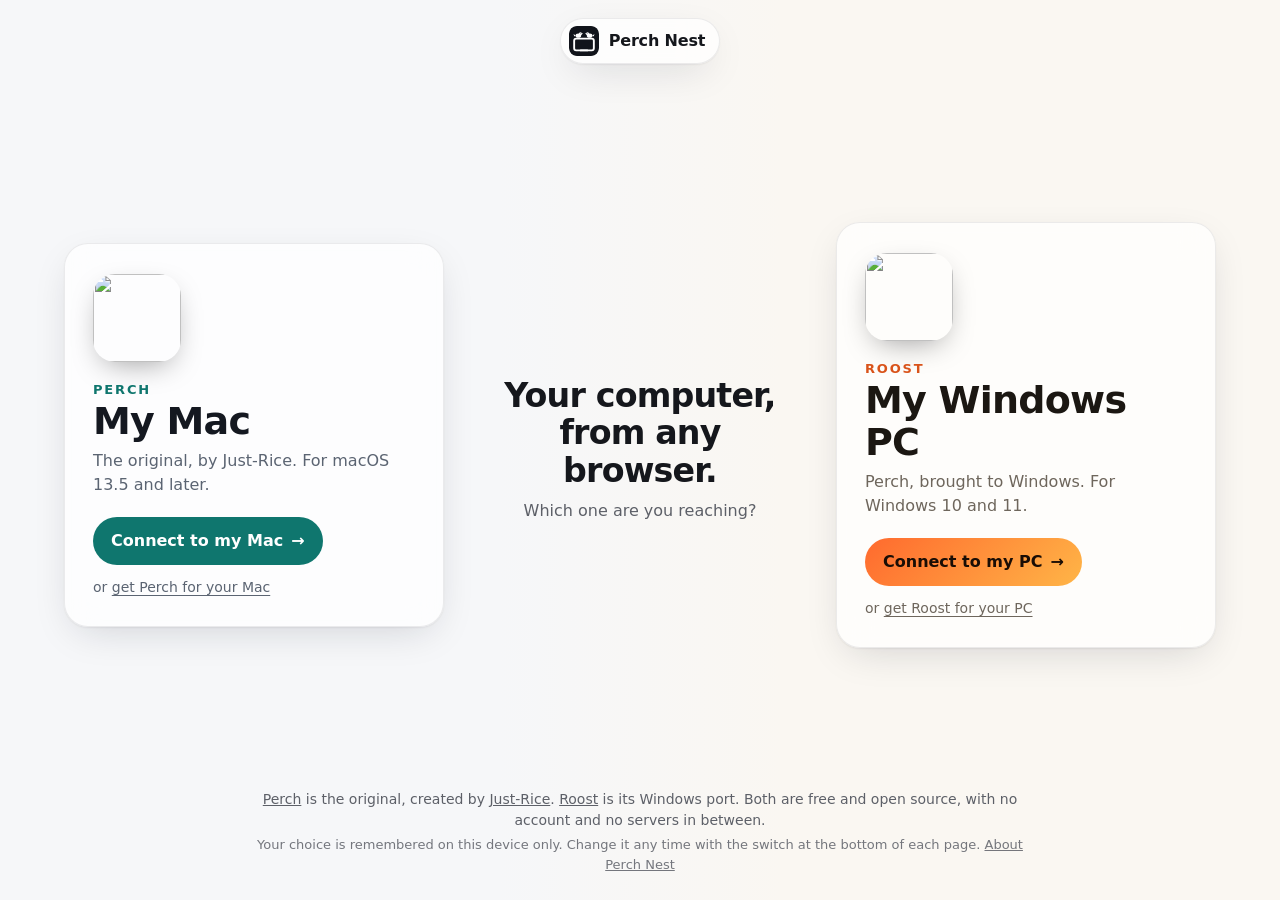
==== site/index.html @ c1b5a9bf "The Perch Nest website: Perch and Roost side by side, fading into each other; the choice remembered;" ====
<!doctype html>
<html lang="en">
<head>
<meta charset="utf-8">
<meta name="viewport" content="width=device-width, initial-scale=1, viewport-fit=cover">
<meta http-equiv="Content-Security-Policy" content="default-src 'self'; script-src 'self'; style-src 'self'; img-src 'self' data:; connect-src 'self'; base-uri 'none'; form-action 'none'; object-src 'none'">
<title>Perch Nest</title>
<meta name="description" content="Reach your Mac or your Windows PC from any browser. Perch for Mac, by Just-Rice, and Roost for Windows.">
<link rel="icon" href="img/logo.svg" type="image/svg+xml">
<link rel="stylesheet" href="css/nest.css">
<!-- A choice made before goes straight there (js/nest.js); #choose always shows this page. -->
<script src="js/remembered.js"></script>
</head>
<body>
<canvas class="bg perch-bg" aria-hidden="true"></canvas>
<canvas class="bg roost-bg" aria-hidden="true"></canvas>

<header class="top">
  <a class="brand" href="./#choose"><img src="img/logo.svg" alt="" width="30" height="30"><span>Perch Nest</span></a>
</header>

<main class="split" id="split">
  <a class="side mac" id="pickMac" href="mac/connect.html" data-choice="mac" aria-describedby="macWhat">
    <div class="side-inner">
      <img class="app-icon" src="mac/img/icon.svg" alt="" width="88" height="88">
      <p class="eyebrow">Perch</p>
      <h2>My Mac</h2>
      <p class="what" id="macWhat">The original, by Just-Rice. For macOS 13.5 and later.</p>
      <span class="go">Connect to my Mac <span aria-hidden="true">→</span></span>
      <span class="sub">or <span class="u" data-href="mac/">get Perch for your Mac</span></span>
      <span class="last" hidden>Your last choice</span>
    </div>
  </a>
  <a class="side win" id="pickWin" href="windows/connect.html" data-choice="windows" aria-describedby="winWhat">
    <div class="side-inner">
      <img class="app-icon" src="windows/img/icon.svg" alt="" width="88" height="88">
      <p class="eyebrow">Roost</p>
      <h2>My Windows PC</h2>
      <p class="what" id="winWhat">Perch, brought to Windows. For Windows 10 and 11.</p>
      <span class="go">Connect to my PC <span aria-hidden="true">→</span></span>
      <span class="sub">or <span class="u" data-href="windows/">get Roost for your PC</span></span>
      <span class="last" hidden>Your last choice</span>
    </div>
  </a>
  <div class="center">
    <h1>Your computer,<br>from any browser.</h1>
    <p>Which one are you reaching?</p>
  </div>
</main>

<footer class="bottom">
  <p><a href="https://github.com/Just-Rice/perch">Perch</a> is the original, created by
    <a href="https://github.com/Just-Rice">Just-Rice</a>. <a href="https://github.com/faarisaahmed/roost">Roost</a> is
    its Windows port. Both are free and open source, with no account and no servers in between.</p>
  <p class="small">Your choice is remembered on this device only. Change it any time with the switch at the bottom of
    each page. <a href="https://github.com/perch-nest">About Perch Nest</a></p>
</footer>
<script type="module" src="js/nest.js"></script>
</body>
</html>
---- site/css/nest.css ----
@property --split { syntax: "<number>"; inherits: true; initial-value: 50; }
/* Perch Nest's landing page: Perch on the left, Roost on the right, one fading into the other where they meet.
   --split is where they meet (percent of the width; the side being pointed at grows). Each side keeps its own
   project's colours: Perch's teal and cipher rain, Roost's ember and sparks. */
:root {
  --split: 50;
  --blend: 22;             /* how wide the fade between the two is, in percent */
  /* Perch (its site/css/perch.css) */
  --perch-bg: #f6f7f9;
  --perch-text: #141820;
  --perch-muted: #5b6472;
  --perch-accent: #0f766e;
  --glyph: 15, 118, 110;
  /* Roost (its site/css/roost.css) */
  --roost-bg: #faf7f2;
  --roost-text: #1b1712;
  --roost-muted: #6e665c;
  --roost-accent: #d9531a;
  --ember-a: 236, 112, 50;
  --ember-b: 230, 170, 60;
  --spark: 217, 96, 30;
  --text: #15171c;
  --muted: #5d6068;
  --card: rgba(255, 255, 255, .72);
  --card-line: rgba(20, 24, 32, .08);
  --shadow: 0 1px 2px rgba(16, 24, 40, .06), 0 12px 40px -12px rgba(16, 24, 40, .18);
  color-scheme: light;
  transition: --split .55s cubic-bezier(.2, .8, .2, 1);
}
@media (prefers-color-scheme: dark) {
  :root {
    --perch-bg: #0d1015;
    --perch-text: #e8ebf0;
    --perch-muted: #9aa3b2;
    --perch-accent: #2dd4bf;
    --glyph: 45, 212, 191;
    --roost-bg: #0b0d12;
    --roost-text: #f2eee8;
    --roost-muted: #a39e96;
    --roost-accent: #ff7a3d;
    --ember-a: 255, 122, 61;
    --ember-b: 255, 193, 94;
    --spark: 255, 170, 90;
    --text: #eef0f3;
    --muted: #a3a7b0;
    --card: rgba(18, 21, 28, .66);
    --card-line: rgba(255, 255, 255, .07);
    --shadow: 0 1px 0 rgba(255, 255, 255, .04) inset, 0 16px 50px -16px rgba(0, 0, 0, .6);
    color-scheme: dark;
  }
}

* { box-sizing: border-box; }
html, body { height: 100%; }
body {
  margin: 0;
  min-height: 100vh;
  min-height: 100dvh;
  color: var(--text);
  font: 16px/1.5 system-ui, -apple-system, "Segoe UI Variable Text", "Segoe UI", Roboto, sans-serif;
  /* The two backgrounds, fading into each other around --split. */
  background: linear-gradient(90deg,
    var(--perch-bg) calc((var(--split) - var(--blend) / 2) * 1%),
    var(--roost-bg) calc((var(--split) + var(--blend) / 2) * 1%));
  background-attachment: fixed;
  overflow-x: hidden;
}

a { color: inherit; }
:focus-visible { outline: 3px solid var(--perch-accent); outline-offset: 3px; border-radius: 6px; }

/* Each project's moving background, shown only on its own side. */
canvas.bg { position: fixed; inset: 0; width: 100%; height: 100%; z-index: -1; pointer-events: none; display: block; }
.perch-bg {
  -webkit-mask-image: linear-gradient(90deg, #000 calc((var(--split) - var(--blend) / 2) * 1%), transparent calc((var(--split) + var(--blend) / 2) * 1%));
  mask-image: linear-gradient(90deg, #000 calc((var(--split) - var(--blend) / 2) * 1%), transparent calc((var(--split) + var(--blend) / 2) * 1%));
}
.roost-bg {
  -webkit-mask-image: linear-gradient(90deg, transparent calc((var(--split) - var(--blend) / 2) * 1%), #000 calc((var(--split) + var(--blend) / 2) * 1%));
  mask-image: linear-gradient(90deg, transparent calc((var(--split) - var(--blend) / 2) * 1%), #000 calc((var(--split) + var(--blend) / 2) * 1%));
}

.top {
  position: fixed; top: 0; left: 0; right: 0; z-index: 2;
  display: flex; justify-content: center;
  padding: max(18px, env(safe-area-inset-top)) 16px 0;
  pointer-events: none;
}
.brand {
  pointer-events: auto;
  display: inline-flex; align-items: center; gap: 10px;
  padding: 7px 14px 7px 8px; border-radius: 999px;
  background: var(--card); border: 1px solid var(--card-line); box-shadow: var(--shadow);
  -webkit-backdrop-filter: blur(14px); backdrop-filter: blur(14px);
  text-decoration: none; font-weight: 650; letter-spacing: -.01em;
}
.brand img { border-radius: 8px; }

/* The two sides. */
.split { position: relative; display: flex; min-height: 100vh; min-height: 100dvh; }
.side {
  flex: 0 0 calc(var(--split) * 1%);
  display: flex; align-items: center;
  padding: 120px clamp(20px, 5vw, 72px) 150px;
  text-decoration: none;
}
.win { flex-basis: calc((100 - var(--split)) * 1%); justify-content: flex-end; }
.side { outline: none; }
.side:focus-visible .side-inner { outline: 3px solid var(--perch-accent); outline-offset: 4px; }
.win:focus-visible .side-inner { outline-color: var(--roost-accent); }
.side-inner {
  position: relative;
  width: min(380px, 100%);
  padding: 30px 28px 28px;
  border-radius: 24px;
  background: var(--card); border: 1px solid var(--card-line); box-shadow: var(--shadow);
  -webkit-backdrop-filter: blur(16px) saturate(140%); backdrop-filter: blur(16px) saturate(140%);
  transition: transform .4s cubic-bezier(.2, .8, .2, 1), opacity .4s;
}
.mac .side-inner { color: var(--perch-text); }
.win .side-inner { color: var(--roost-text); }
.app-icon { display: block; border-radius: 22px; box-shadow: 0 10px 30px -10px rgba(0, 0, 0, .4); margin-bottom: 18px; }
.eyebrow { margin: 0; font-size: 13px; font-weight: 700; letter-spacing: .14em; text-transform: uppercase; }
.mac .eyebrow { color: var(--perch-accent); }
.win .eyebrow { color: var(--roost-accent); }
.side h2 { margin: 2px 0 6px; font-size: clamp(28px, 3.2vw, 38px); line-height: 1.1; letter-spacing: -.02em; }
.what { margin: 0 0 20px; }
.mac .what { color: var(--perch-muted); }
.win .what { color: var(--roost-muted); }
.go {
  display: inline-flex; align-items: center; gap: 8px;
  padding: 12px 18px; border-radius: 999px; font-weight: 650;
  transition: gap .3s, filter .2s;
}
.mac .go { background: var(--perch-accent); color: #fff; }
.win .go { background: linear-gradient(135deg, #ff6a2e, #ffb547); color: #1a0d05; }
@media (prefers-color-scheme: dark) { .mac .go { color: #04201d; } }
.sub { display: block; margin-top: 12px; font-size: 14px; }
.mac .sub { color: var(--perch-muted); }
.win .sub { color: var(--roost-muted); }
.sub .u { text-decoration: underline; text-underline-offset: 3px; cursor: pointer; }
.last {
  position: absolute; top: 18px; right: 18px;
  font-size: 12px; font-weight: 650; padding: 3px 10px; border-radius: 999px;
}
.mac .last { background: rgba(var(--glyph), .14); color: var(--perch-accent); }
.win .last { background: rgba(var(--ember-a), .16); color: var(--roost-accent); }

.side:hover .side-inner, .side:focus-visible .side-inner { transform: translateY(-4px); }
.side:hover .go, .side:focus-visible .go { gap: 12px; filter: brightness(1.06); }
/* While one side is pointed at, the other steps back a little. */
.split[data-leaning="mac"] .win .side-inner, .split[data-leaning="windows"] .mac .side-inner { opacity: .72; }

/* The middle: what the page is, sitting on the fade itself. */
.center {
  position: absolute; left: calc(var(--split) * 1%); top: 50%;
  transform: translate(-50%, -50%);
  width: min(300px, 26vw);
  text-align: center; pointer-events: none;
  transition: left .5s cubic-bezier(.2, .8, .2, 1);
}
.center h1 { margin: 0 0 10px; font-size: clamp(26px, 2.6vw, 36px); line-height: 1.12; letter-spacing: -.025em; }
.center p { margin: 0; color: var(--muted); }

.bottom {
  position: absolute; left: 0; right: 0; bottom: 0;
  padding: 0 16px max(22px, env(safe-area-inset-bottom));
  text-align: center; color: var(--muted); font-size: 14px;
}
.bottom p { margin: 4px auto; max-width: 780px; }
.bottom .small { font-size: 13px; opacity: .85; }

/* Phones and narrow windows: Perch above, Roost below, fading top to bottom. */
@media (max-width: 860px) {
  body {
    background: linear-gradient(180deg, var(--perch-bg) 38%, var(--roost-bg) 62%);
  }
  .perch-bg { -webkit-mask-image: linear-gradient(180deg, #000 38%, transparent 62%); mask-image: linear-gradient(180deg, #000 38%, transparent 62%); }
  .roost-bg { -webkit-mask-image: linear-gradient(180deg, transparent 38%, #000 62%); mask-image: linear-gradient(180deg, transparent 38%, #000 62%); }
  .split { flex-direction: column; padding: 84px 16px 16px; gap: 14px; }
  .side, .win { flex: none; padding: 0; justify-content: center; }
  .side-inner { width: 100%; max-width: 460px; margin: 0 auto; padding: 22px 20px; display: grid;
    grid-template-columns: 64px 1fr; column-gap: 16px; align-items: center; }
  .app-icon { width: 64px; height: 64px; margin: 0; border-radius: 16px; grid-row: 1 / span 3; }
  .side h2 { font-size: 24px; }
  .what { margin-bottom: 0; font-size: 14px; grid-column: 2; }
  .go, .sub { grid-column: 1 / -1; }
  .go { justify-content: center; margin-top: 16px; }
  .sub { text-align: center; }
  .center { position: static; transform: none; width: auto; order: -1; padding: 8px 0 4px; }
  .center h1 { font-size: 28px; }
  .bottom { position: static; padding-top: 10px; }
  .split[data-leaning] .side-inner { opacity: 1 !important; }
}

@media (prefers-reduced-motion: reduce) {
  * { transition: none !important; }
}
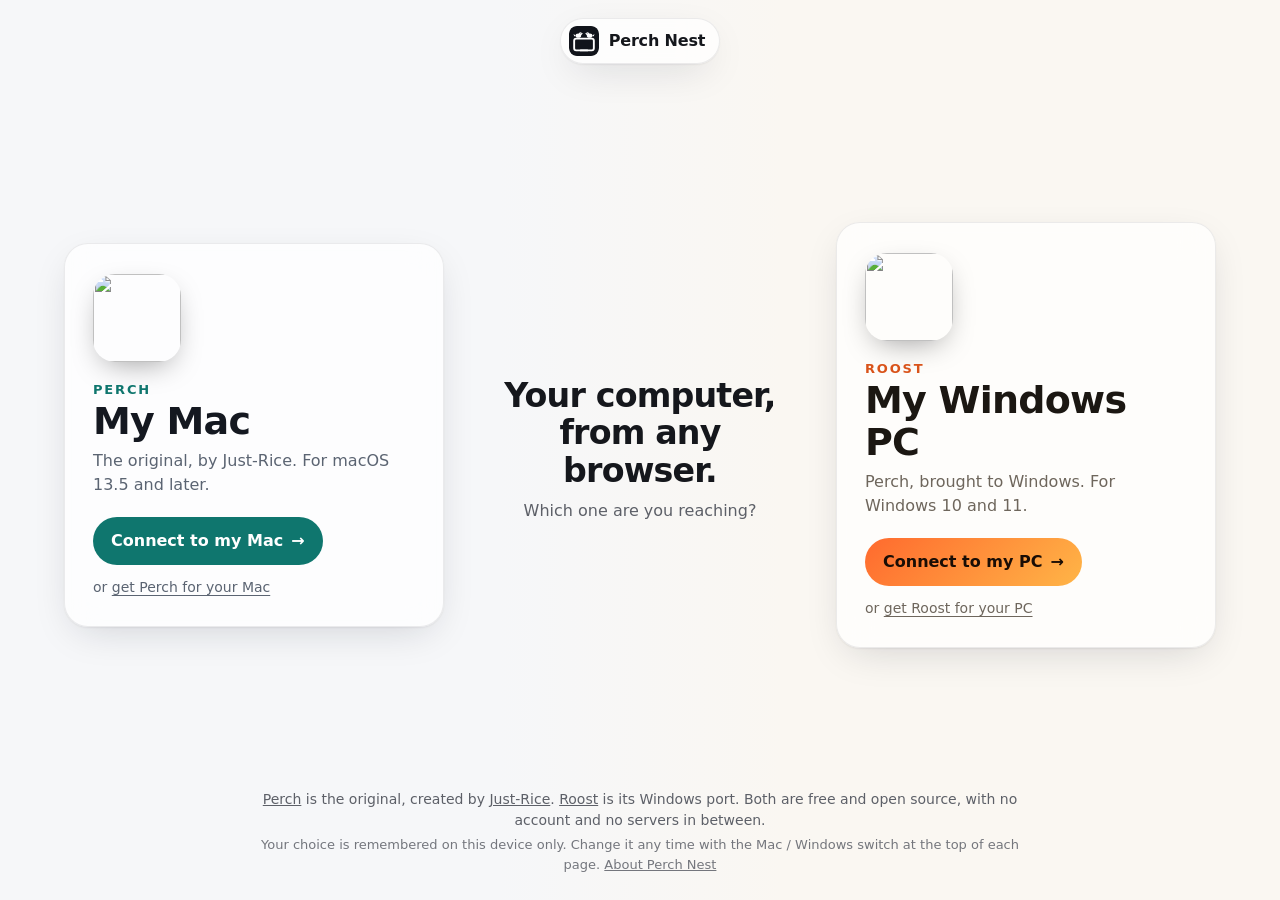
==== commit 3268d2eb: "Landing: the switch is at the top of each page" ====
--- a/site/index.html
+++ b/site/index.html
@@ -52,8 +52,8 @@
   <p><a href="https://github.com/Just-Rice/perch">Perch</a> is the original, created by
     <a href="https://github.com/Just-Rice">Just-Rice</a>. <a href="https://github.com/faarisaahmed/roost">Roost</a> is
     its Windows port. Both are free and open source, with no account and no servers in between.</p>
-  <p class="small">Your choice is remembered on this device only. Change it any time with the switch at the bottom of
-    each page. <a href="https://github.com/perch-nest">About Perch Nest</a></p>
+  <p class="small">Your choice is remembered on this device only. Change it any time with the Mac / Windows switch at
+    the top of each page. <a href="https://github.com/perch-nest">About Perch Nest</a></p>
 </footer>
 <script type="module" src="js/nest.js"></script>
 </body>
